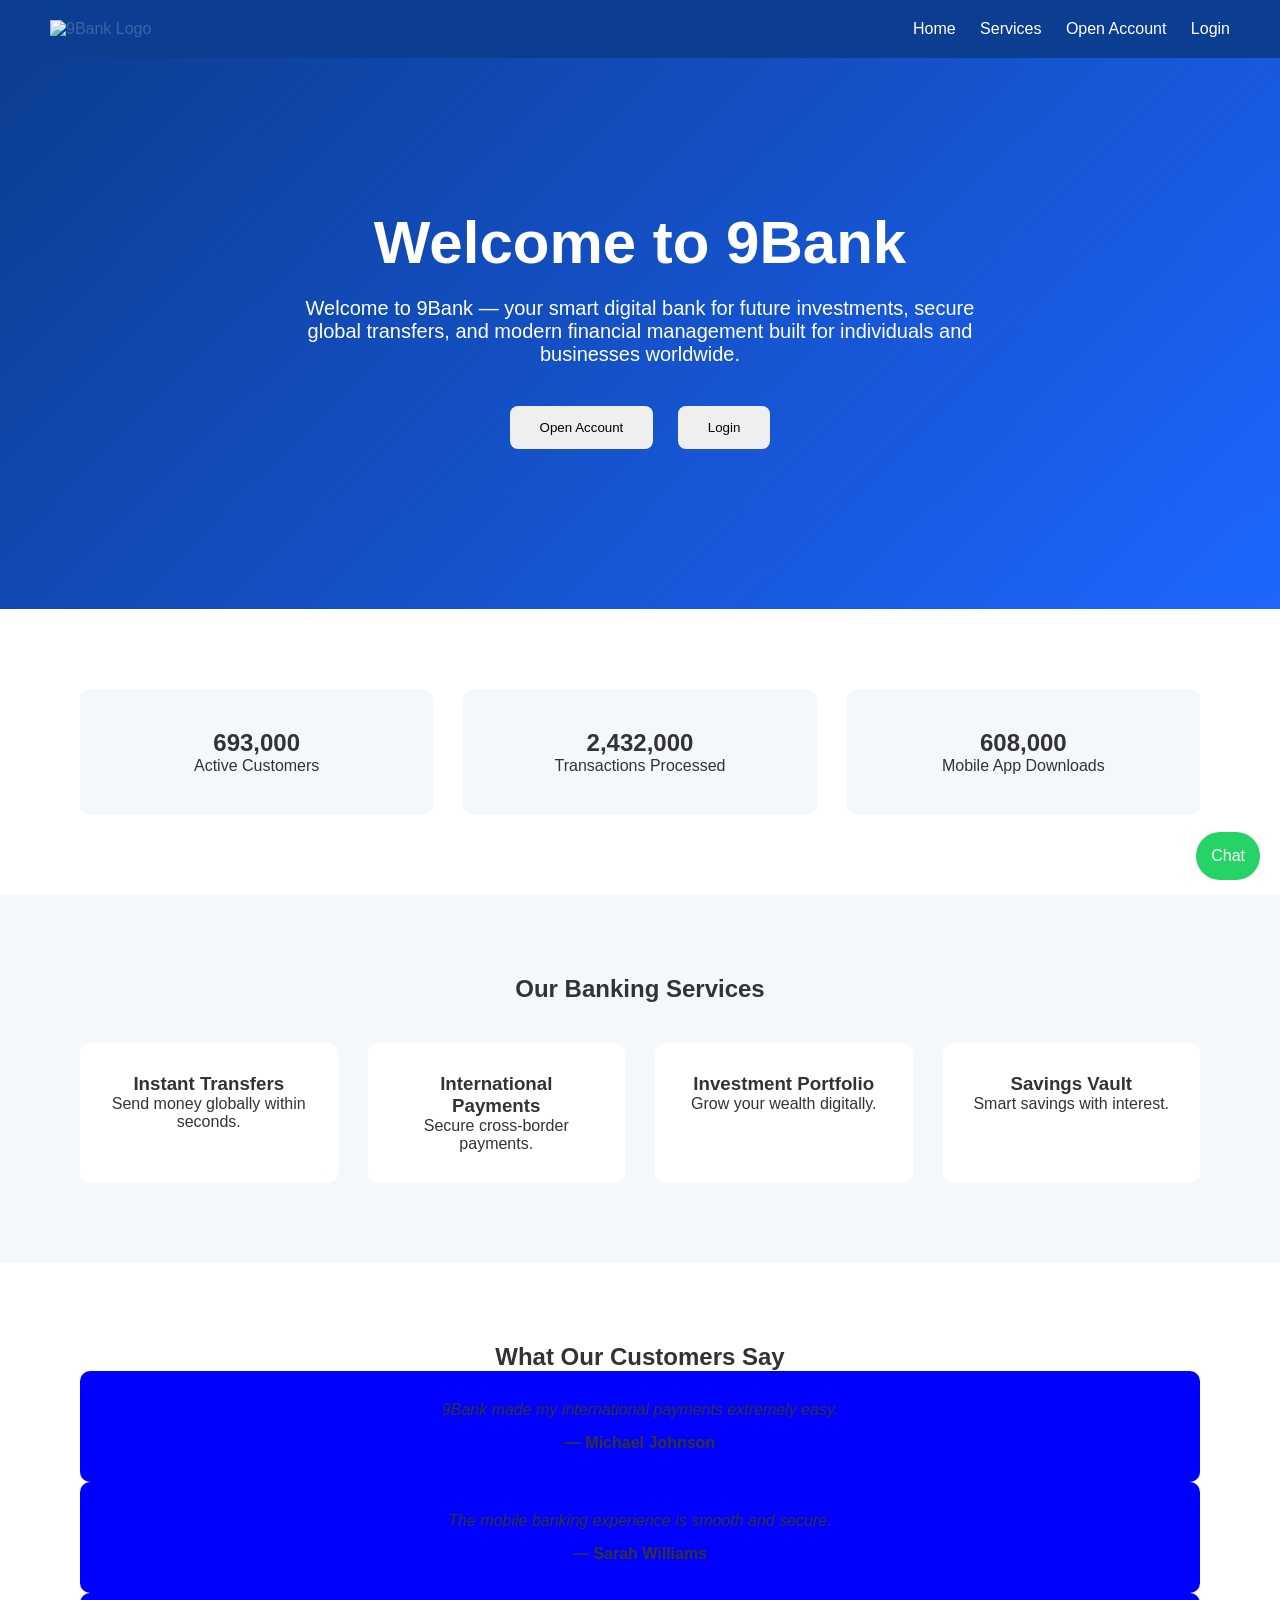
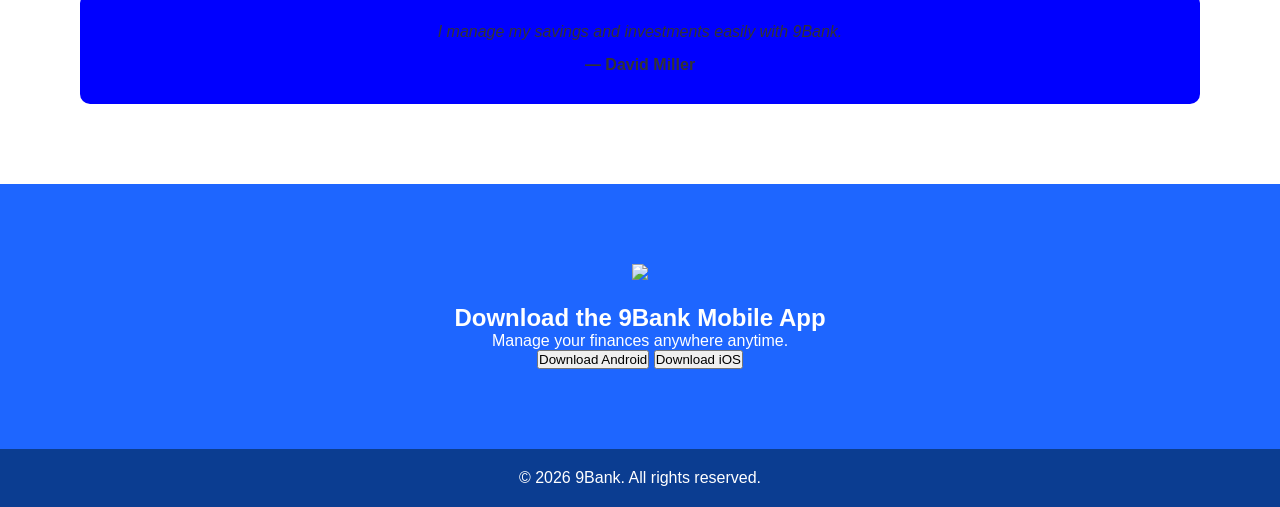
==== index.html @ e0cb20c5 "Add files via upload" ====
<!DOCTYPE html>
<html>
<head>
<title>9Bank - Smart Digital Banking</title>
<link rel="stylesheet" href="style.css">
<script defer src="script.js"></script>
</head>

<body>

<header class="navbar">

<div class="logo">
<img src="/9BANK/images/logo.png" alt="9Bank Logo">
</div>

<nav>
<a href="index.html">Home</a>
<a href="services.html">Services</a>
<a href="open-account.html">Open Account</a>
<a href="login.html">Login</a>
</nav>

</header>

<section class="hero">

<h1>Welcome to 9Bank</h1>

<p>
Welcome to 9Bank — your smart digital bank for future investments,
secure global transfers, and modern financial management built
for individuals and businesses worldwide.
</p>

<div class="hero-buttons">
<button onclick="location.href='open-account.html'">Open Account</button>
<button onclick="location.href='login.html'">Login</button>
</div>

</section>


<section class="stats">

<div class="stat-card">
<h2 id="users">0</h2>
<p>Active Customers</p>
</div>

<div class="stat-card">
<h2 id="transactions">0</h2>
<p>Transactions Processed</p>
</div>

<div class="stat-card">
<h2 id="downloads">0</h2>
<p>Mobile App Downloads</p>
</div>

</section>


<section class="services">

<h2>Our Banking Services</h2>

<div class="services-grid">

<div class="service-card">
<h3>Instant Transfers</h3>
<p>Send money globally within seconds.</p>
</div>

<div class="service-card">
<h3>International Payments</h3>
<p>Secure cross-border payments.</p>
</div>

<div class="service-card">
<h3>Investment Portfolio</h3>
<p>Grow your wealth digitally.</p>
</div>

<div class="service-card">
<h3>Savings Vault</h3>
<p>Smart savings with interest.</p>
</div>

</div>

</section>
<section class="testimonials">

<h2>What Our Customers Say</h2>

<div class="testimonial-slider">

<div class="testimonial active">
<p>9Bank made my international payments extremely easy.</p>
<h4>— Michael Johnson</h4>
</div>

<div class="testimonial">
<p>The mobile banking experience is smooth and secure.</p>
<h4>— Sarah Williams</h4>
</div>

<div class="testimonial">
<p>I manage my savings and investments easily with 9Bank.</p>
<h4>— David Miller</h4>
</div>

</div>

</section>

</div>

</section>

<section class="app-download">

<img src="images/logo.png">

<h2>Download the 9Bank Mobile App</h2>

<p>Manage your finances anywhere anytime.</p>

<button>Download Android</button>
<button>Download iOS</button>

</section>


<a class="whatsapp-button" href="https://wa.me/2348103658301">Chat</a>

<footer>
<p>© 2026 9Bank. All rights reserved.</p>
</footer>

</body>
</html>
---- style.css ----
*{
margin:0;
padding:0;
box-sizing:border-box;
font-family:Arial;
}

body{
background:#0b3d91;
color:#333;
position:relative;
min-height:100vh;
}

body{
background:#0b3d91;
color:#333;
min-height:100vh;
position:relative;
}

body::before{
content:"";
position:fixed;
top:50%;
left:50%;
transform:translate(-50%,-50%);

width:900px;
height:900px;

background-image:url("/9BANK/images/logo.png");
background-repeat:no-repeat;
background-position:center;
background-size:contain;

opacity:0.05;

pointer-events:none;
z-index:-1;
}

.navbar{
display:flex;
justify-content:space-between;
align-items:center;
padding:20px 50px;
background:#0b3d91;
}

.logo img{
height:60px;
mix-blend-mode:screen;
}

.navbar a{
color:white;
text-decoration:none;
margin-left:20px;
}

.hero{
padding:150px 20px;
text-align:center;
color:white;
background:linear-gradient(135deg,#0b3d91,#1e66ff);
}

.hero h1{
font-size:60px;
margin-bottom:20px;
}

.hero p{
max-width:700px;
margin:auto;
font-size:20px;
}

.hero-buttons{
margin-top:30px;
}

.hero-buttons button{
padding:14px 30px;
border:none;
border-radius:8px;
margin:10px;
cursor:pointer;
}

.stats{
background:white;
display:grid;
grid-template-columns:repeat(auto-fit,minmax(200px,1fr));
padding:80px;
text-align:center;
gap:30px;
}

.stat-card{
background:#f4f7fb;
padding:40px;
border-radius:10px;
}

.services{
padding:80px;
background:#f4f7fb;
text-align:center;
}

.services-grid{
display:grid;
grid-template-columns:repeat(auto-fit,minmax(250px,1fr));
gap:30px;
margin-top:40px;
}

.service-card{
background:white;
padding:30px;
border-radius:10px;
}

.form-container{
max-width:420px;
margin:80px auto;
display:flex;
flex-direction:column;
gap:15px;
background:white;
padding:30px;
border-radius:10px;
}

.form-container input{
padding:12px;
border:1px solid #ccc;
border-radius:6px;
}

.form-container button{
padding:12px;
background:#0b3d91;
color:white;
border:none;
border-radius:6px;
}

.dashboard{
padding:80px;
background:#f4f7fb;
}

.balance-card{
background:#0b3d91;
color:white;
padding:40px;
border-radius:12px;
margin-bottom:40px;
}

.dashboard-grid{
display:grid;
grid-template-columns:repeat(auto-fit,minmax(250px,1fr));
gap:30px;
}

.box{
background:white;
padding:30px;
border-radius:10px;
}

.app-download{
padding:80px;
background:#1e66ff;
color:white;
text-align:center;
}

.app-download img{
width:80px;
margin-bottom:20px;
}

footer{
text-align:center;
padding:20px;
background:#0b3d91;
color:white;
}

.whatsapp-button{
position:fixed;
bottom:20px;
right:20px;
background:#25D366;
color:white;
padding:15px;
border-radius:50px;
text-decoration:none;
}
.testimonials{
padding:80px;
background:white;
text-align:center;
}

.testimonial-container{
display:grid;
grid-template-columns:repeat(auto-fit,minmax(250px,1fr));
gap:30px;
margin-top:40px;
}

.testimonial{
background:blue;
padding:30px;
border-radius:10px;
font-style:italic;
}

.testimonial h4{
margin-top:15px;
font-style:normal;
}
.dashboard{
padding:80px;
background:#f4f7fb;
}

.balance-card{
background:#0b3d91;
color:white;
padding:40px;
border-radius:12px;
margin-bottom:40px;
text-align:center;
}

.balance-card h1{
font-size:40px;
margin:10px 0;
}

.dashboard-grid{
display:grid;
grid-template-columns:repeat(auto-fit,minmax(250px,1fr));
gap:30px;
margin-bottom:40px;
}

.box{
background:white;
padding:30px;
border-radius:10px;
box-shadow:0 5px 15px rgba(0,0,0,0.1);
display:flex;
flex-direction:column;
gap:10px;
}

.box input{
padding:10px;
border:1px solid #ccc;
border-radius:6px;
}

.box button{
padding:10px;
background:#0b3d91;
color:white;
border:none;
border-radius:6px;
cursor:pointer;
}

.transactions{
background:white;
padding:30px;
border-radius:10px;
}

.transactions table{
width:100%;
border-collapse:collapse;
}

.transactions th,
.transactions td{
padding:12px;
border-bottom:1px solid #ddd;
text-align:left;
}
.bank-card{

width:350px;
height:200px;

background:linear-gradient(135deg,#0b3d91,#1e66ff);

border-radius:16px;

color:white;

padding:20px;

margin-bottom:40px;

box-shadow:0 10px 25px rgba(0,0,0,0.3);

}

.card-logo img{

width:60px;
opacity:0.8;

}

.card-number{

font-size:22px;

letter-spacing:3px;

margin:30px 0;

}

.card-holder span,
.card-exp span{

font-size:12px;
opacity:0.7;

}

.card-holder p,
.card-exp p{

font-size:14px;

}

.card-exp{

float:right;

margin-top:-35px;

}
.chart-box{

background:white;

padding:30px;

border-radius:12px;

margin-bottom:40px;

box-shadow:0 10px 20px rgba(0,0,0,0.1);

}
.dashboard{
padding:80px;
}

.dashboard-cards{
display:grid;
grid-template-columns:repeat(auto-fit,minmax(220px,1fr));
gap:25px;
margin-bottom:40px;
}

.card{
background:white;
padding:30px;
border-radius:10px;
box-shadow:0 8px 20px rgba(0,0,0,0.1);
}

.bank-card{
width:350px;
height:200px;

background:linear-gradient(135deg,#0b3d91,#1e66ff);

color:white;

border-radius:16px;

padding:20px;

margin:40px 0;
}

.card-number{
font-size:22px;
letter-spacing:3px;
margin:30px 0;
}

.transfer-box{
background:white;
padding:30px;
border-radius:10px;
width:300px;
box-shadow:0 8px 20px rgba(0,0,0,0.1);
}

.transfer-box input{
display:block;
width:100%;
margin:10px 0;
padding:10px;
}

.transfer-box button{
background:#0b3d91;
color:white;
padding:10px;
border:none;
width:100%;
}
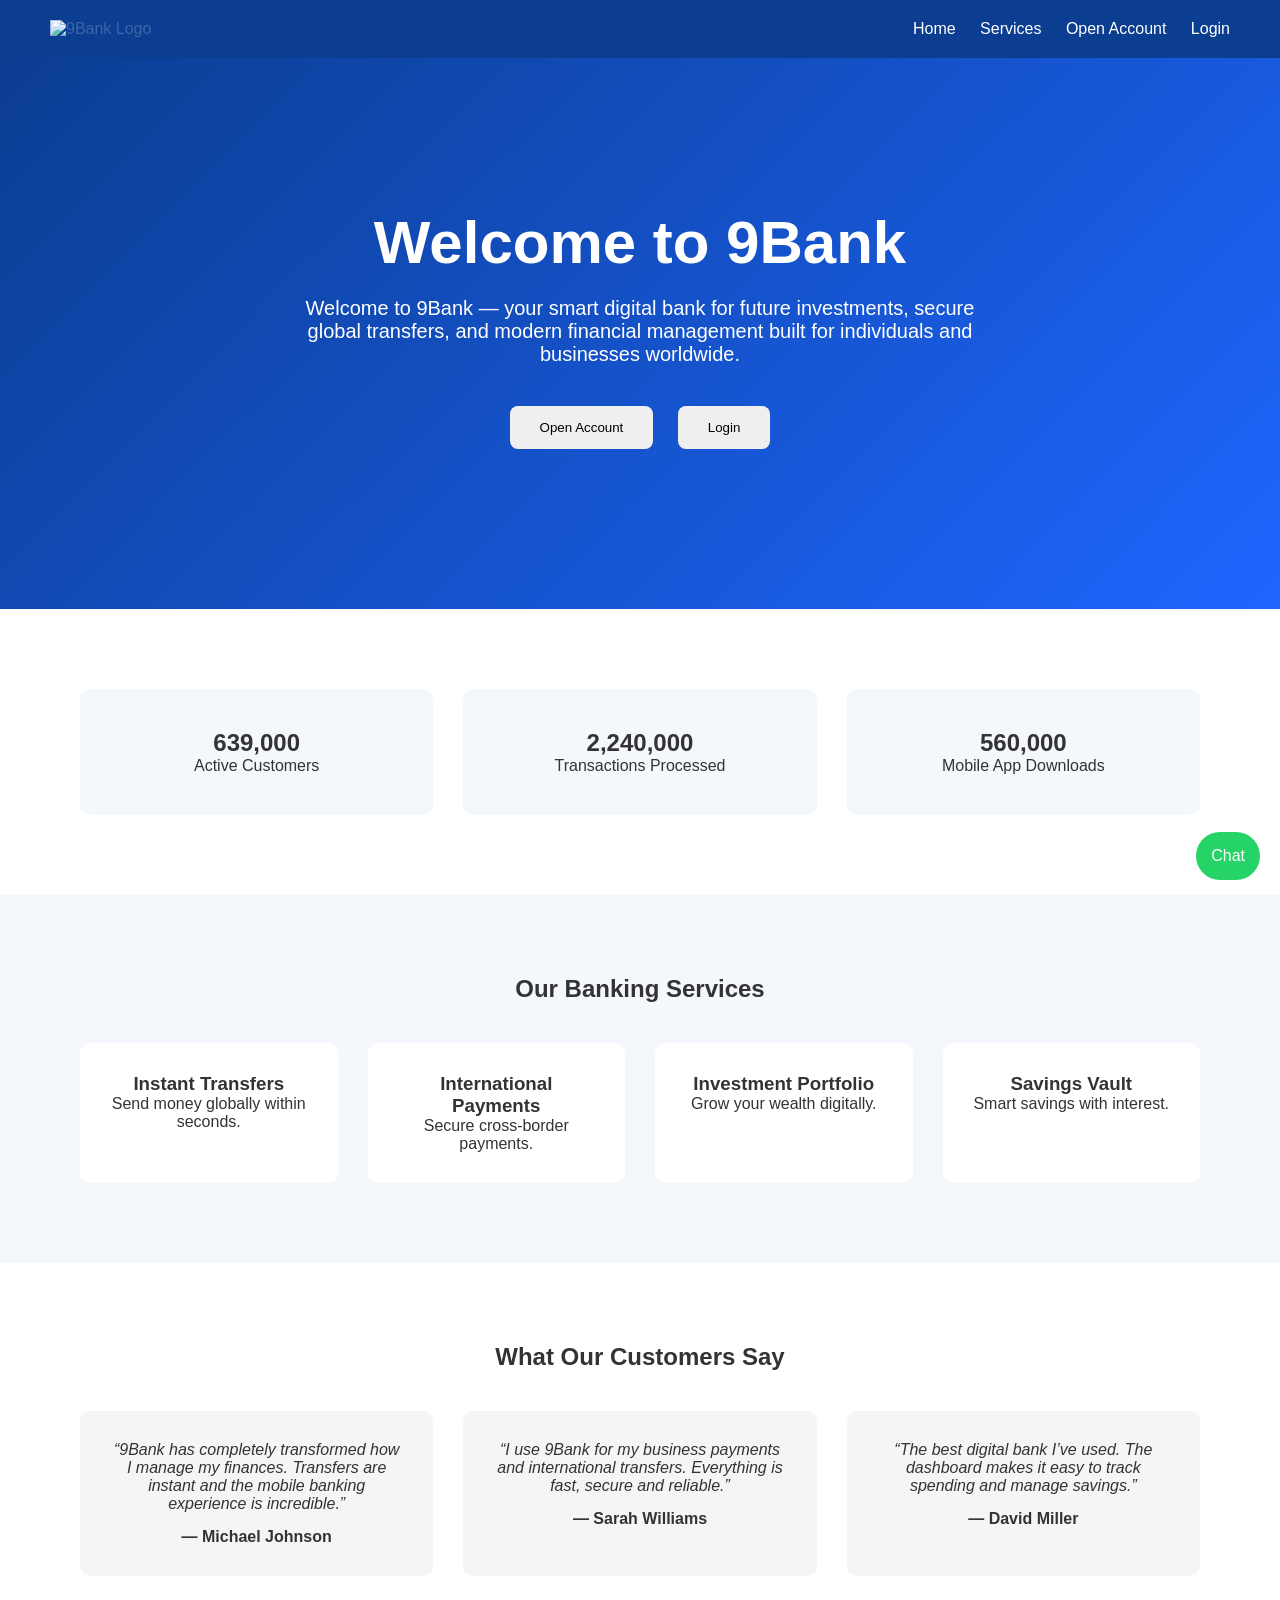
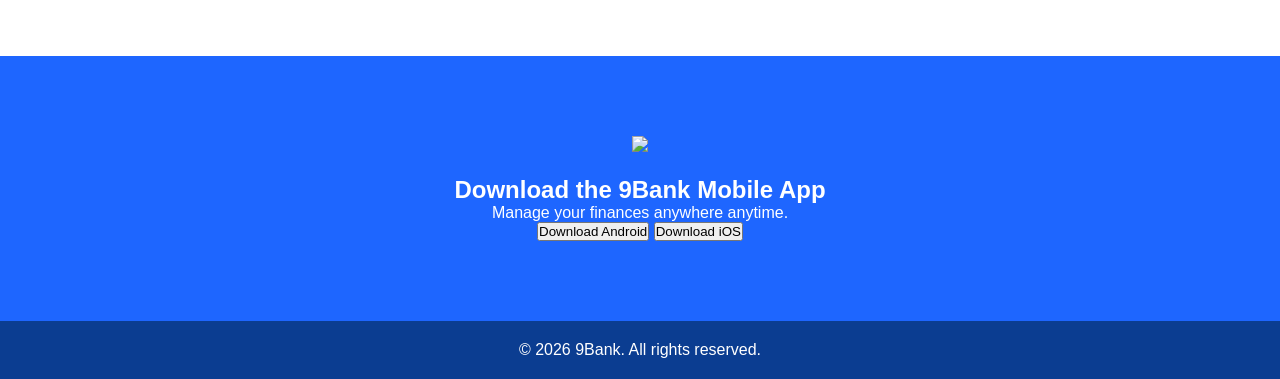
==== commit cbce6a77: "Add files via upload" ====
--- a/index.html
+++ b/index.html
@@ -11,7 +11,7 @@
 <header class="navbar">
 
 <div class="logo">
-<img src="/9BANK/images/logo.png" alt="9Bank Logo">
+<img src="./images/logo.png" alt="9Bank Logo">
 </div>
 
 <nav>
@@ -94,20 +94,29 @@
 
 <h2>What Our Customers Say</h2>
 
-<div class="testimonial-slider">
+<div class="testimonial-container">
 
-<div class="testimonial active">
-<p>9Bank made my international payments extremely easy.</p>
+<div class="testimonial">
+<p>
+“9Bank has completely transformed how I manage my finances.
+Transfers are instant and the mobile banking experience is incredible.”
+</p>
 <h4>— Michael Johnson</h4>
 </div>
 
 <div class="testimonial">
-<p>The mobile banking experience is smooth and secure.</p>
+<p>
+“I use 9Bank for my business payments and international transfers.
+Everything is fast, secure and reliable.”
+</p>
 <h4>— Sarah Williams</h4>
 </div>
 
 <div class="testimonial">
-<p>I manage my savings and investments easily with 9Bank.</p>
+<p>
+“The best digital bank I’ve used. The dashboard makes it easy
+to track spending and manage savings.”
+</p>
 <h4>— David Miller</h4>
 </div>
 
--- a/style.css
+++ b/style.css
@@ -216,7 +216,7 @@
 }
 
 .testimonial{
-background:blue;
+background:whitesmoke;
 padding:30px;
 border-radius:10px;
 font-style:italic;
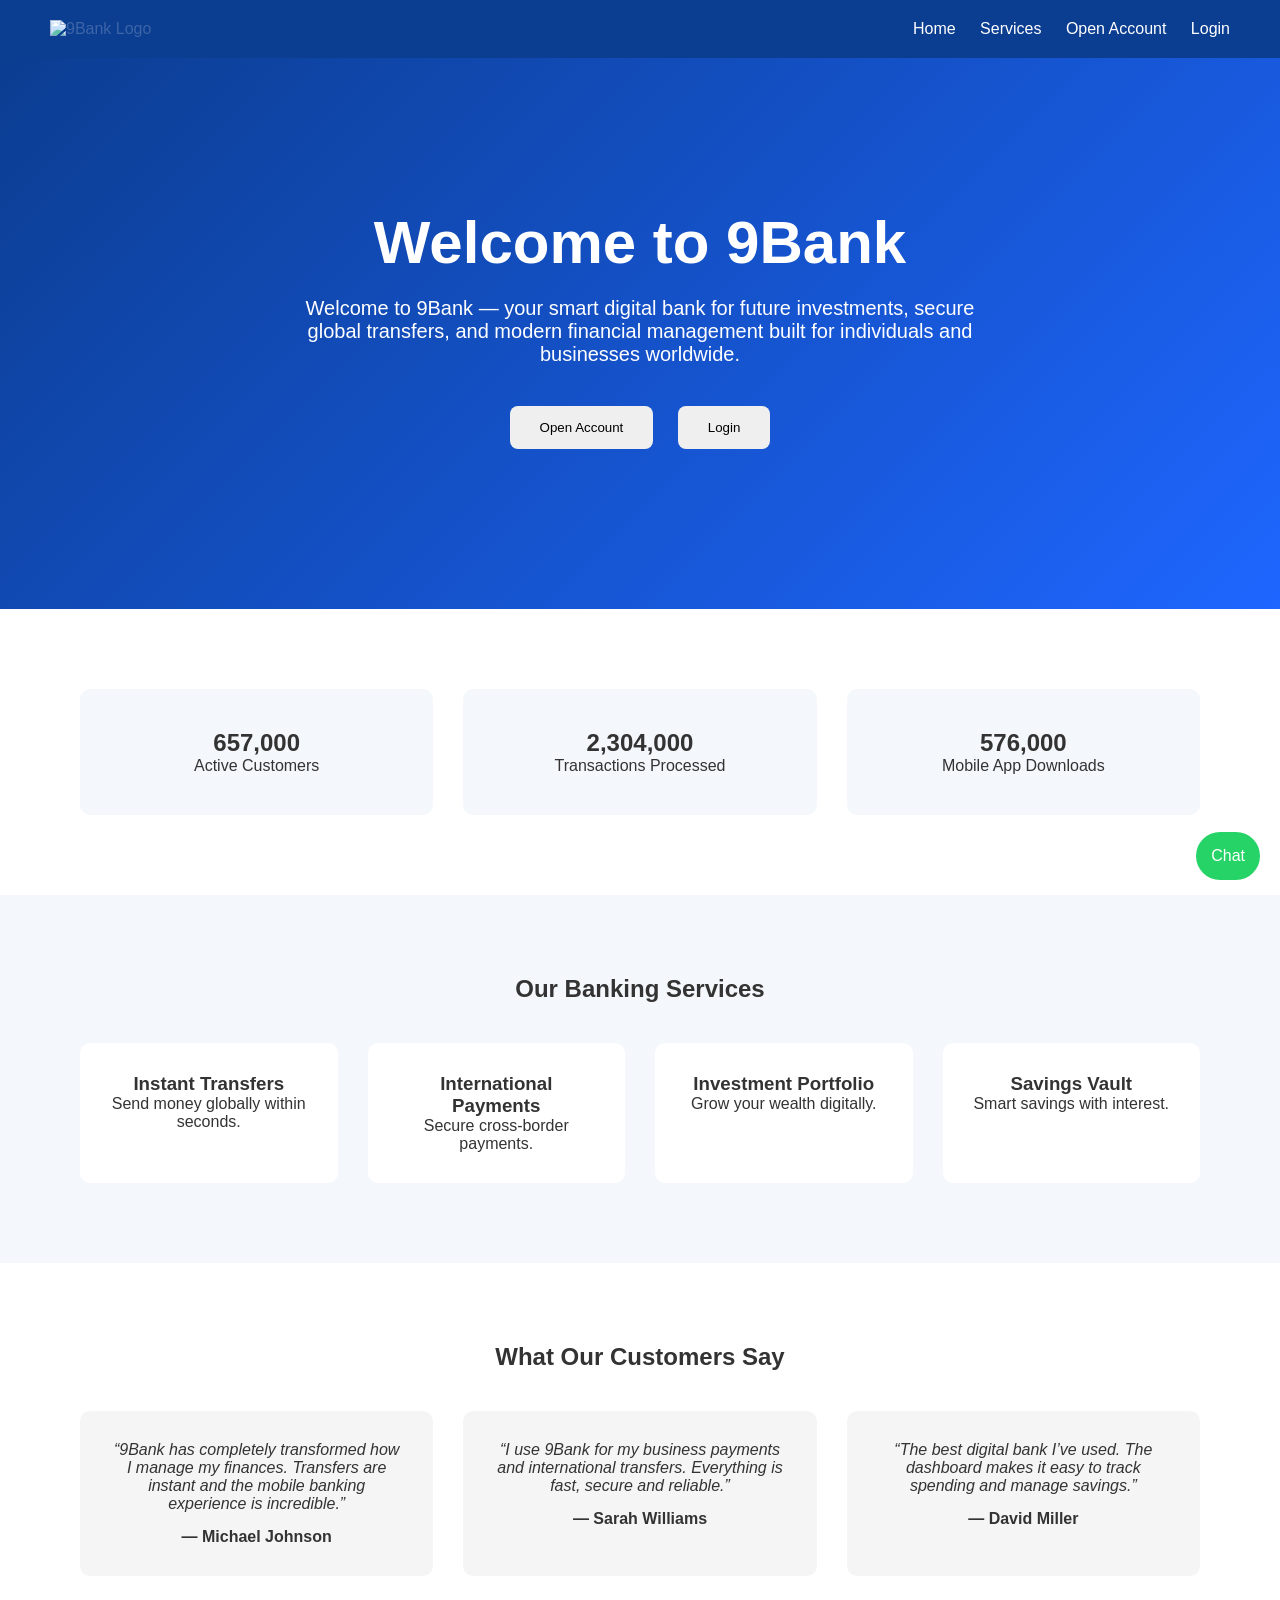
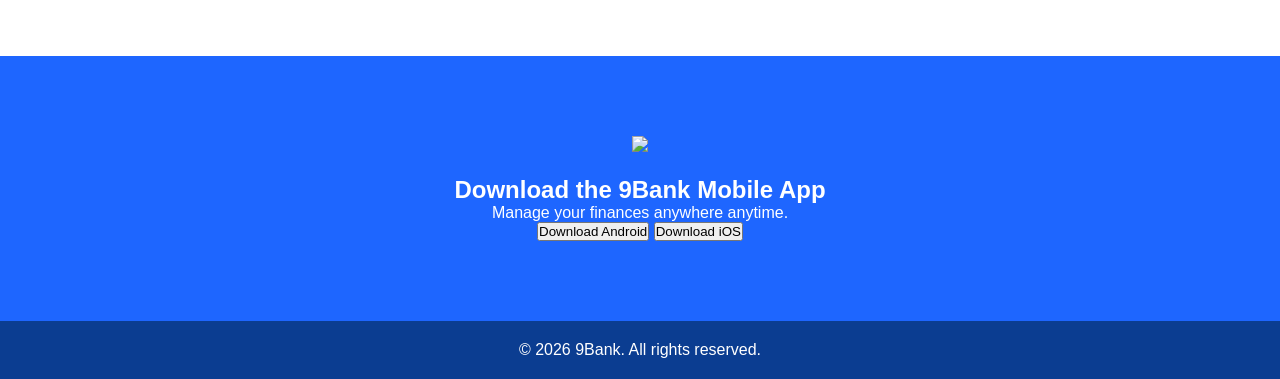
==== commit a80eb32d: "Add files via upload" ====
--- a/index.html
+++ b/index.html
@@ -11,7 +11,7 @@
 <header class="navbar">
 
 <div class="logo">
-<img src="./images/logo.png" alt="9Bank Logo">
+<img src="./images/logo.png.png" alt="9Bank Logo">
 </div>
 
 <nav>
--- a/style.css
+++ b/style.css
@@ -29,7 +29,7 @@
 width:900px;
 height:900px;
 
-background-image:url("/9BANK/images/logo.png");
+background-image:url("/images/logo.png.png");
 background-repeat:no-repeat;
 background-position:center;
 background-size:contain;
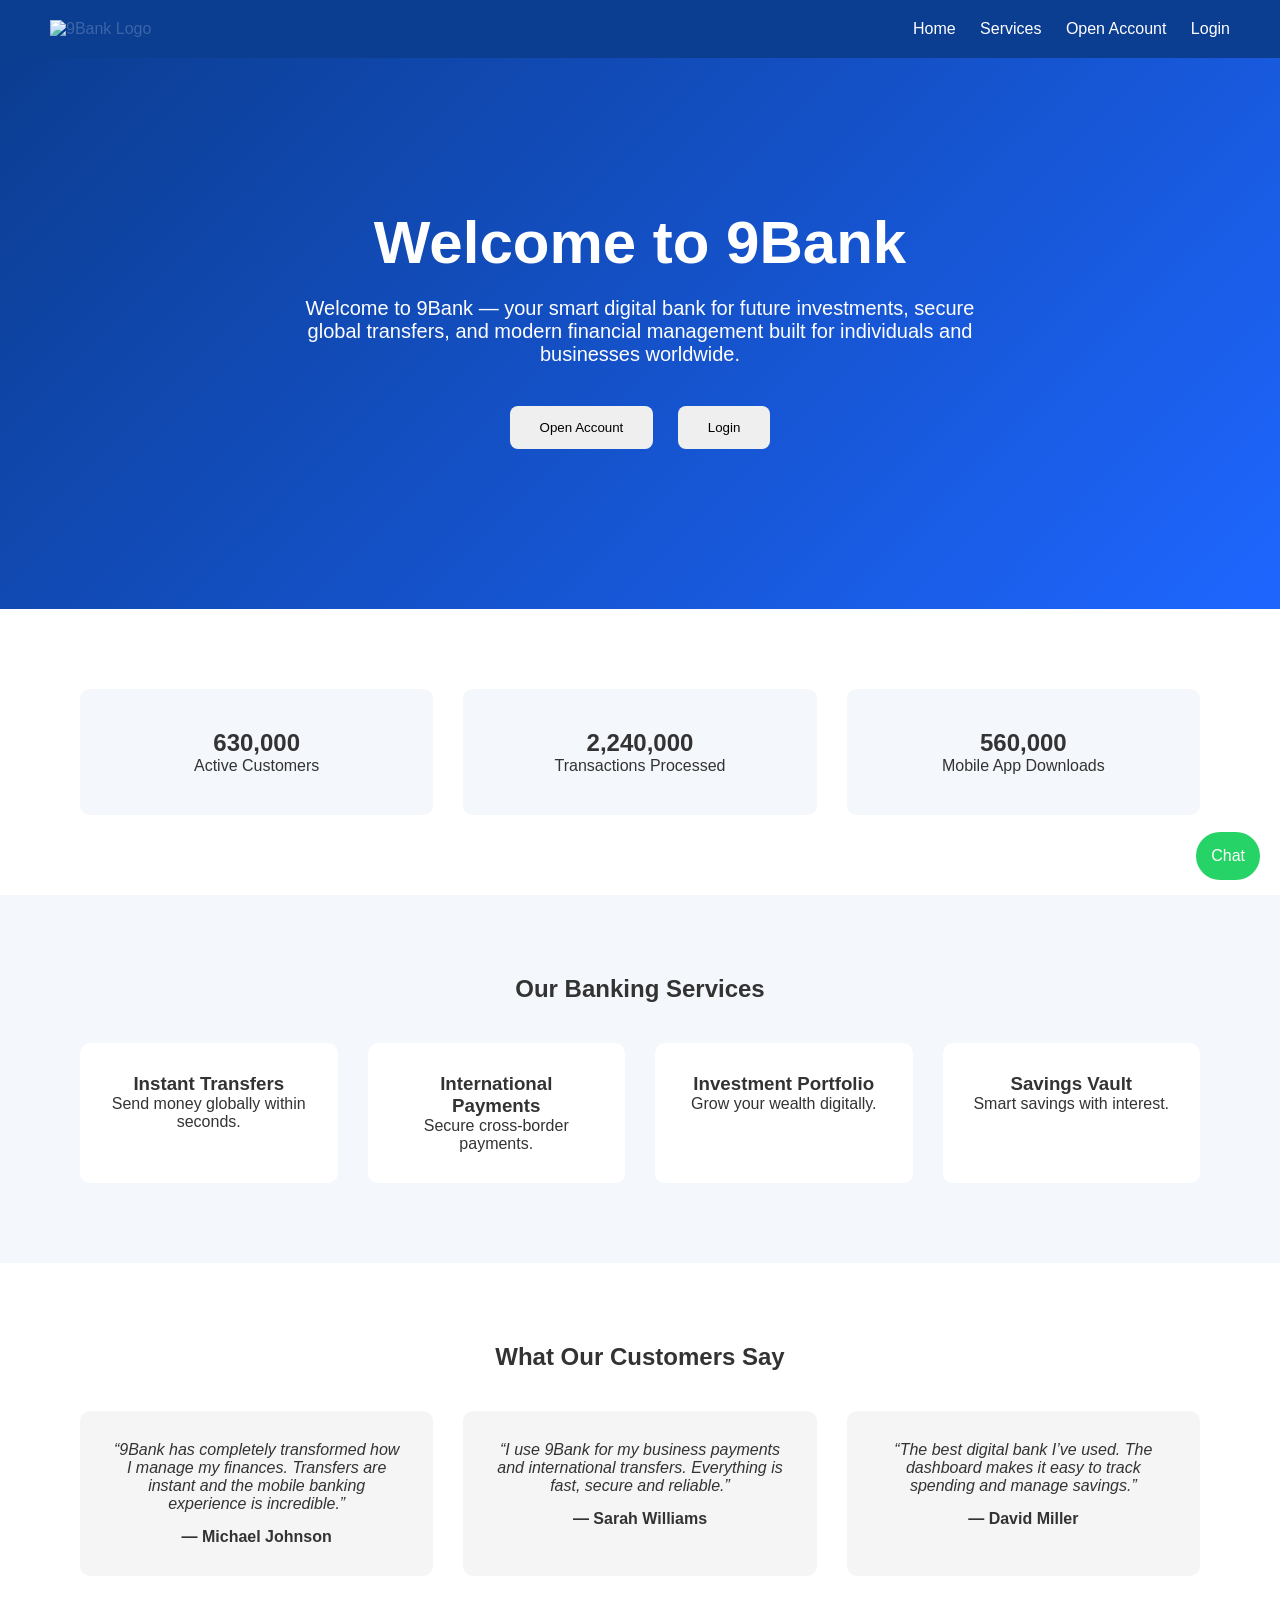
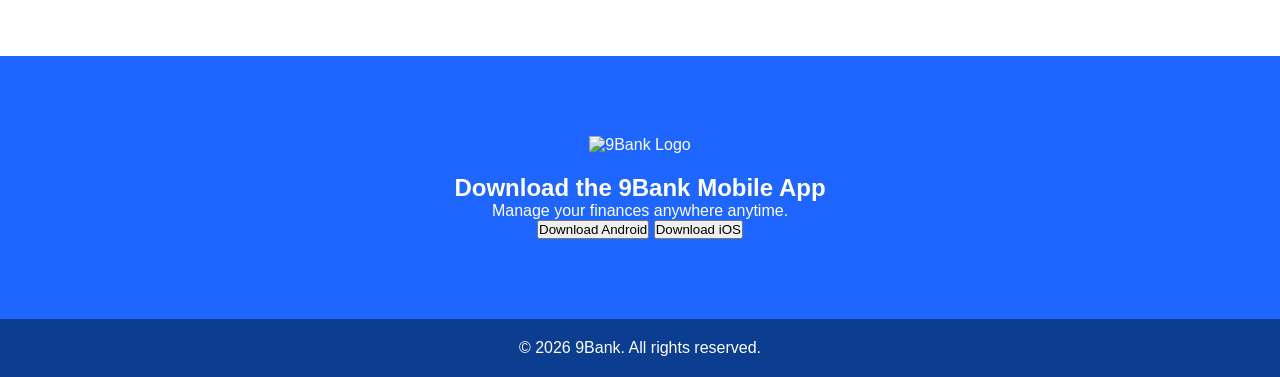
==== commit a1c900a1: "Add files via upload" ====
--- a/index.html
+++ b/index.html
@@ -11,7 +11,7 @@
 <header class="navbar">
 
 <div class="logo">
-<img src="./images/logo.png.png" alt="9Bank Logo">
+<img src="images/logo.png" alt="9Bank Logo">
 </div>
 
 <nav>
@@ -130,7 +130,7 @@
 
 <section class="app-download">
 
-<img src="images/logo.png">
+<img src="images/logo.png" alt="9Bank Logo">
 
 <h2>Download the 9Bank Mobile App</h2>
 
--- a/style.css
+++ b/style.css
@@ -29,7 +29,7 @@
 width:900px;
 height:900px;
 
-background-image:url("/images/logo.png.png");
+background-image:url("images/logo.png");
 background-repeat:no-repeat;
 background-position:center;
 background-size:contain;
@@ -153,12 +153,47 @@
 background:#f4f7fb;
 }
 
-.balance-card{
-background:#0b3d91;
-color:white;
-padding:40px;
-border-radius:12px;
-margin-bottom:40px;
+.bank-card{
+
+width:360px;
+height:210px;
+
+background:linear-gradient(135deg,#c4002f,#ff2d55);
+
+border-radius:16px;
+
+padding:25px;
+
+color:white;
+
+box-shadow:0 15px 30px rgba(0,0,0,0.25);
+
+position:relative;
+
+margin:40px 0;
+
+}
+
+.card-logo img{
+width:60px;
+opacity:0.8;
+}
+
+.card-number{
+font-size:22px;
+letter-spacing:4px;
+margin:35px 0;
+}
+
+.card-holder{
+font-size:14px;
+}
+
+.card-exp{
+position:absolute;
+bottom:20px;
+right:25px;
+font-size:14px;
 }
 
 .dashboard-grid{
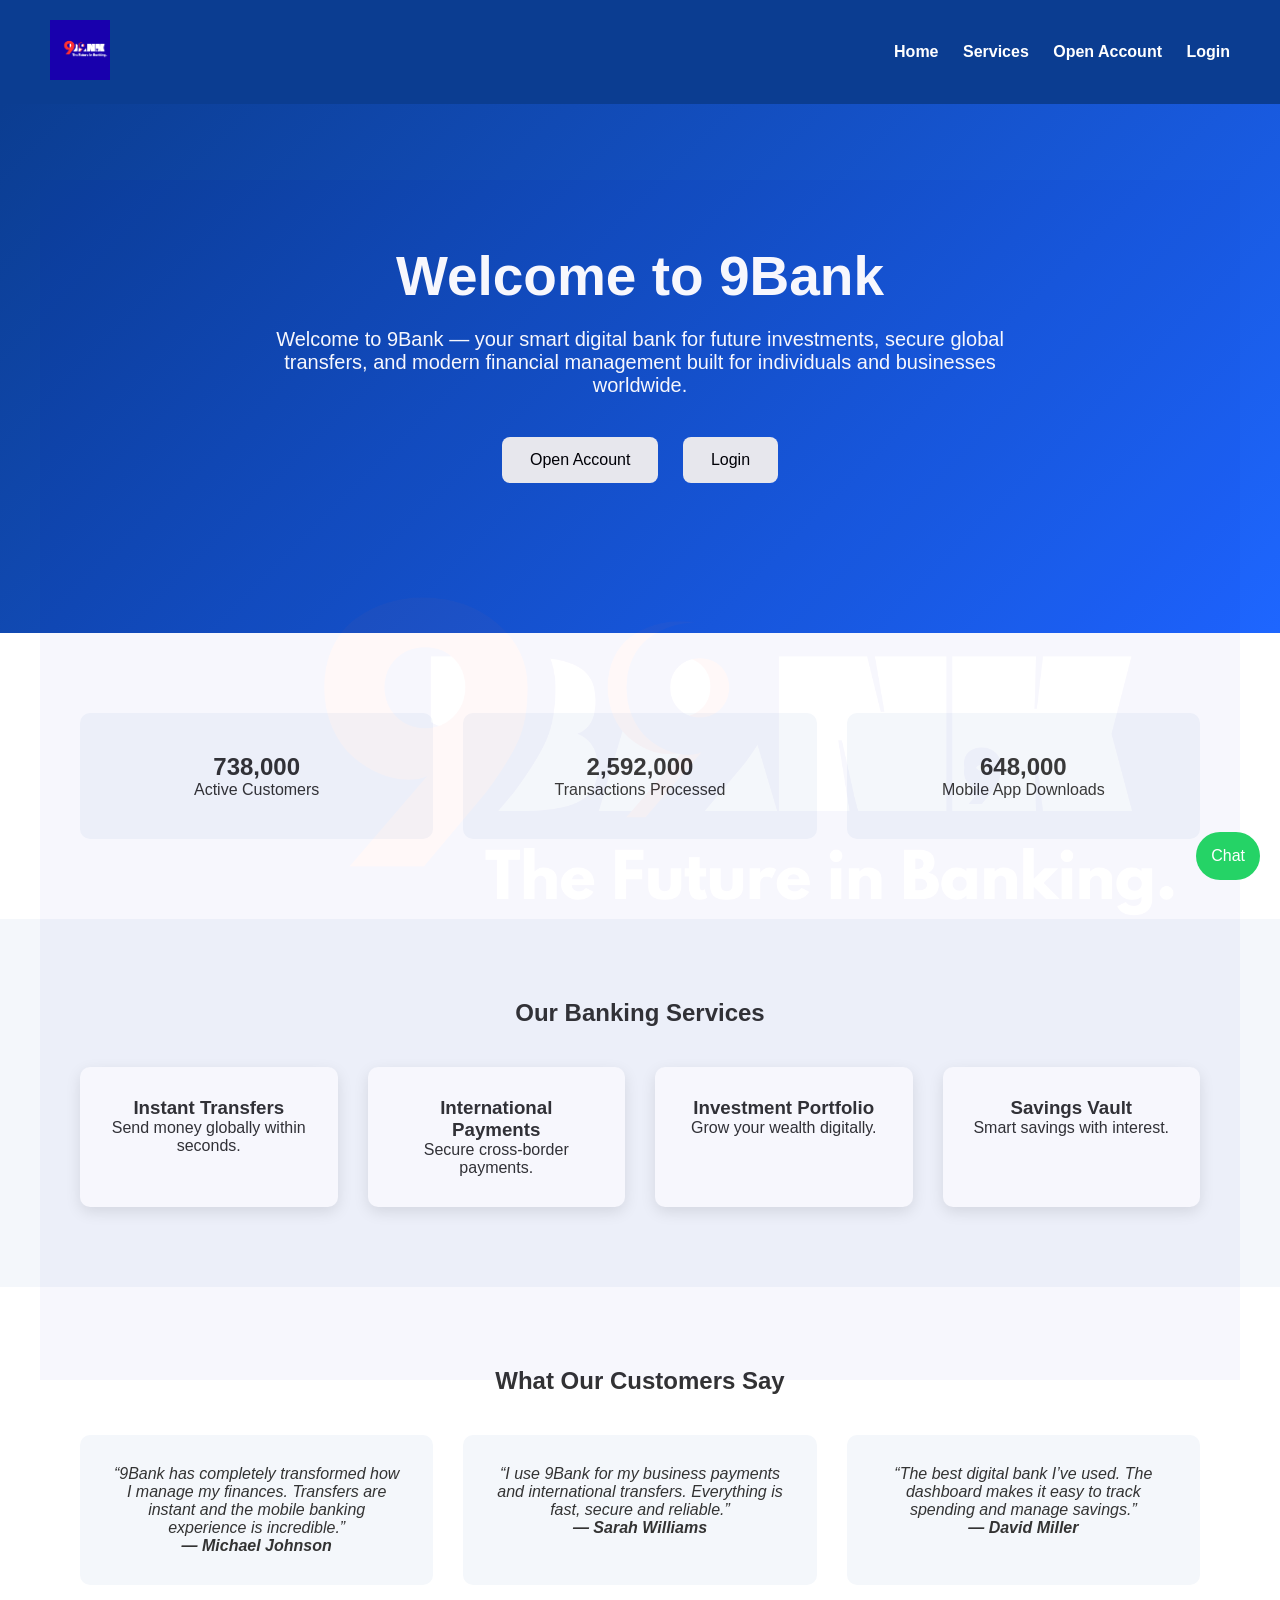
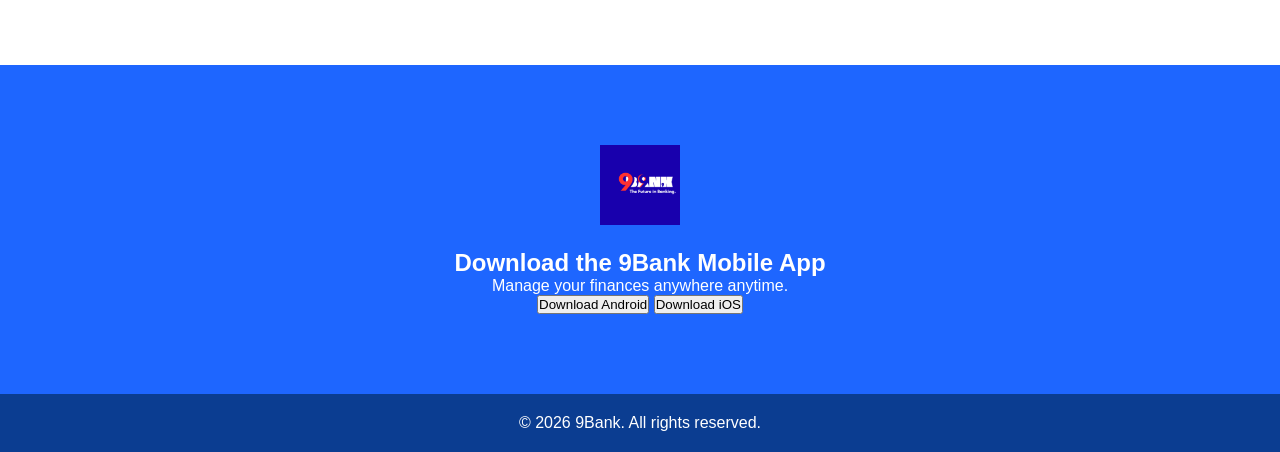
==== commit ca676f00: "Add files via upload" ====
--- a/index.html
+++ b/index.html
@@ -11,7 +11,7 @@
 <header class="navbar">
 
 <div class="logo">
-<img src="images/logo.png" alt="9Bank Logo">
+<img src="logo.png" alt="9Bank Logo">
 </div>
 
 <nav>
@@ -130,7 +130,7 @@
 
 <section class="app-download">
 
-<img src="images/logo.png" alt="9Bank Logo">
+<img src="logo.png" alt="9Bank Logo">
 
 <h2>Download the 9Bank Mobile App</h2>
 
--- a/style.css
+++ b/style.css
@@ -2,43 +2,36 @@
 margin:0;
 padding:0;
 box-sizing:border-box;
-font-family:Arial;
-}
+font-family:Arial, Helvetica, sans-serif;
+}
+
+/* MAIN BODY */
 
 body{
 background:#0b3d91;
+min-height:100vh;
 color:#333;
 position:relative;
-min-height:100vh;
-}
-
-body{
-background:#0b3d91;
-color:#333;
-min-height:100vh;
-position:relative;
-}
+}
+
+/* LOGO WATERMARK */
 
 body::before{
 content:"";
 position:fixed;
-top:50%;
+top:20%;
 left:50%;
-transform:translate(-50%,-50%);
-
-width:900px;
-height:900px;
-
-background-image:url("images/logo.png");
-background-repeat:no-repeat;
-background-position:center;
+transform:translateX(-50%);
+width:1200px;
+height:1200px;
+background:url("logo.png") no-repeat center;
 background-size:contain;
-
-opacity:0.05;
-
+opacity:0.03;
+z-index:0;
 pointer-events:none;
-z-index:-1;
-}
+}
+
+/* NAVBAR */
 
 .navbar{
 display:flex;
@@ -46,33 +39,37 @@
 align-items:center;
 padding:20px 50px;
 background:#0b3d91;
+position:relative;
+z-index:2;
 }
 
 .logo img{
 height:60px;
-mix-blend-mode:screen;
 }
 
 .navbar a{
 color:white;
 text-decoration:none;
 margin-left:20px;
-}
+font-weight:bold;
+}
+
+/* HERO */
 
 .hero{
-padding:150px 20px;
+padding:140px 20px;
 text-align:center;
 color:white;
 background:linear-gradient(135deg,#0b3d91,#1e66ff);
 }
 
 .hero h1{
-font-size:60px;
+font-size:55px;
 margin-bottom:20px;
 }
 
 .hero p{
-max-width:700px;
+max-width:750px;
 margin:auto;
 font-size:20px;
 }
@@ -82,20 +79,23 @@
 }
 
 .hero-buttons button{
-padding:14px 30px;
+padding:14px 28px;
 border:none;
 border-radius:8px;
 margin:10px;
 cursor:pointer;
-}
+font-size:16px;
+}
+
+/* STATS */
 
 .stats{
 background:white;
 display:grid;
 grid-template-columns:repeat(auto-fit,minmax(200px,1fr));
+gap:30px;
 padding:80px;
 text-align:center;
-gap:30px;
 }
 
 .stat-card{
@@ -104,6 +104,8 @@
 border-radius:10px;
 }
 
+/* SERVICES */
+
 .services{
 padding:80px;
 background:#f4f7fb;
@@ -121,17 +123,42 @@
 background:white;
 padding:30px;
 border-radius:10px;
-}
+box-shadow:0 5px 15px rgba(0,0,0,0.1);
+}
+
+/* TESTIMONIALS */
+
+.testimonials{
+padding:80px;
+background:white;
+text-align:center;
+}
+
+.testimonial-container{
+display:grid;
+grid-template-columns:repeat(auto-fit,minmax(250px,1fr));
+gap:30px;
+margin-top:40px;
+}
+
+.testimonial{
+background:#f4f7fb;
+padding:30px;
+border-radius:10px;
+font-style:italic;
+}
+
+/* FORM */
 
 .form-container{
 max-width:420px;
 margin:80px auto;
+background:white;
+padding:30px;
+border-radius:10px;
 display:flex;
 flex-direction:column;
 gap:15px;
-background:white;
-padding:30px;
-border-radius:10px;
 }
 
 .form-container input{
@@ -146,46 +173,94 @@
 color:white;
 border:none;
 border-radius:6px;
-}
+cursor:pointer;
+}
+
+/* DASHBOARD */
 
 .dashboard{
 padding:80px;
 background:#f4f7fb;
 }
 
+/* BALANCE CARD */
+
+.balance-card{
+background:#0b3d91;
+color:white;
+padding:40px;
+border-radius:12px;
+text-align:center;
+margin-bottom:40px;
+}
+
+.balance-card h1{
+font-size:38px;
+margin:10px 0;
+}
+
+/* DASHBOARD GRID */
+
+.dashboard-grid{
+display:grid;
+grid-template-columns:repeat(auto-fit,minmax(250px,1fr));
+gap:30px;
+margin-bottom:40px;
+}
+
+.box{
+background:white;
+padding:30px;
+border-radius:10px;
+box-shadow:0 5px 15px rgba(0,0,0,0.1);
+display:flex;
+flex-direction:column;
+gap:10px;
+}
+
+.box input{
+padding:10px;
+border:1px solid #ccc;
+border-radius:6px;
+}
+
+.box button{
+padding:10px;
+background:#0b3d91;
+color:white;
+border:none;
+border-radius:6px;
+cursor:pointer;
+}
+
+/* RED FINTECH CARD */
+
 .bank-card{
-
 width:360px;
 height:210px;
-
 background:linear-gradient(135deg,#c4002f,#ff2d55);
-
 border-radius:16px;
-
 padding:25px;
-
-color:white;
-
-box-shadow:0 15px 30px rgba(0,0,0,0.25);
-
+color:white;
+box-shadow:0 20px 40px rgba(0,0,0,0.3);
 position:relative;
-
-margin:40px 0;
-
+margin:40px auto;
 }
 
 .card-logo img{
 width:60px;
-opacity:0.8;
 }
 
 .card-number{
 font-size:22px;
 letter-spacing:4px;
-margin:35px 0;
+margin-top:50px;
 }
 
 .card-holder{
+position:absolute;
+bottom:20px;
+left:25px;
 font-size:14px;
 }
 
@@ -196,17 +271,37 @@
 font-size:14px;
 }
 
-.dashboard-grid{
-display:grid;
-grid-template-columns:repeat(auto-fit,minmax(250px,1fr));
-gap:30px;
-}
-
-.box{
-background:white;
-padding:30px;
-border-radius:10px;
-}
+/* TRANSACTIONS */
+
+.transactions{
+background:white;
+padding:30px;
+border-radius:10px;
+}
+
+.transactions table{
+width:100%;
+border-collapse:collapse;
+}
+
+.transactions th,
+.transactions td{
+padding:12px;
+border-bottom:1px solid #ddd;
+text-align:left;
+}
+
+/* CHART */
+
+.chart-box{
+background:white;
+padding:30px;
+border-radius:12px;
+margin-bottom:40px;
+box-shadow:0 10px 20px rgba(0,0,0,0.1);
+}
+
+/* APP DOWNLOAD */
 
 .app-download{
 padding:80px;
@@ -220,12 +315,7 @@
 margin-bottom:20px;
 }
 
-footer{
-text-align:center;
-padding:20px;
-background:#0b3d91;
-color:white;
-}
+/* WHATSAPP BUTTON */
 
 .whatsapp-button{
 position:fixed;
@@ -237,177 +327,36 @@
 border-radius:50px;
 text-decoration:none;
 }
-.testimonials{
-padding:80px;
-background:white;
-text-align:center;
-}
-
-.testimonial-container{
-display:grid;
-grid-template-columns:repeat(auto-fit,minmax(250px,1fr));
-gap:30px;
-margin-top:40px;
-}
-
-.testimonial{
-background:whitesmoke;
-padding:30px;
-border-radius:10px;
-font-style:italic;
-}
-
-.testimonial h4{
-margin-top:15px;
-font-style:normal;
+
+/* FOOTER */
+
+footer{
+text-align:center;
+padding:20px;
+background:#0b3d91;
+color:white;
 }
 .dashboard{
 padding:80px;
 background:#f4f7fb;
 }
 
+.dashboard h2{
+margin-bottom:30px;
+}
+
 .balance-card{
 background:#0b3d91;
 color:white;
 padding:40px;
 border-radius:12px;
 margin-bottom:40px;
-text-align:center;
-}
-
-.balance-card h1{
-font-size:40px;
-margin:10px 0;
-}
-
-.dashboard-grid{
-display:grid;
-grid-template-columns:repeat(auto-fit,minmax(250px,1fr));
-gap:30px;
-margin-bottom:40px;
-}
-
-.box{
-background:white;
-padding:30px;
-border-radius:10px;
-box-shadow:0 5px 15px rgba(0,0,0,0.1);
-display:flex;
-flex-direction:column;
-gap:10px;
-}
-
-.box input{
-padding:10px;
-border:1px solid #ccc;
-border-radius:6px;
-}
-
-.box button{
-padding:10px;
-background:#0b3d91;
-color:white;
-border:none;
-border-radius:6px;
-cursor:pointer;
-}
-
-.transactions{
-background:white;
-padding:30px;
-border-radius:10px;
-}
-
-.transactions table{
-width:100%;
-border-collapse:collapse;
-}
-
-.transactions th,
-.transactions td{
-padding:12px;
-border-bottom:1px solid #ddd;
-text-align:left;
-}
-.bank-card{
-
-width:350px;
-height:200px;
-
-background:linear-gradient(135deg,#0b3d91,#1e66ff);
-
-border-radius:16px;
-
-color:white;
-
-padding:20px;
-
-margin-bottom:40px;
-
-box-shadow:0 10px 25px rgba(0,0,0,0.3);
-
-}
-
-.card-logo img{
-
-width:60px;
-opacity:0.8;
-
-}
-
-.card-number{
-
-font-size:22px;
-
-letter-spacing:3px;
-
-margin:30px 0;
-
-}
-
-.card-holder span,
-.card-exp span{
-
-font-size:12px;
-opacity:0.7;
-
-}
-
-.card-holder p,
-.card-exp p{
-
-font-size:14px;
-
-}
-
-.card-exp{
-
-float:right;
-
-margin-top:-35px;
-
-}
-.chart-box{
-
-background:white;
-
-padding:30px;
-
-border-radius:12px;
-
-margin-bottom:40px;
-
-box-shadow:0 10px 20px rgba(0,0,0,0.1);
-
-}
-.dashboard{
-padding:80px;
 }
 
 .dashboard-cards{
 display:grid;
-grid-template-columns:repeat(auto-fit,minmax(220px,1fr));
-gap:25px;
+grid-template-columns:repeat(auto-fit,minmax(200px,1fr));
+gap:20px;
 margin-bottom:40px;
 }
 
@@ -418,33 +367,13 @@
 box-shadow:0 8px 20px rgba(0,0,0,0.1);
 }
 
-.bank-card{
-width:350px;
-height:200px;
-
-background:linear-gradient(135deg,#0b3d91,#1e66ff);
-
-color:white;
-
-border-radius:16px;
-
-padding:20px;
-
-margin:40px 0;
-}
-
-.card-number{
-font-size:22px;
-letter-spacing:3px;
-margin:30px 0;
-}
 
 .transfer-box{
 background:white;
 padding:30px;
 border-radius:10px;
-width:300px;
-box-shadow:0 8px 20px rgba(0,0,0,0.1);
+max-width:300px;
+margin-bottom:40px;
 }
 
 .transfer-box input{
@@ -460,4 +389,127 @@
 padding:10px;
 border:none;
 width:100%;
+}
+
+.transactions{
+background:white;
+padding:30px;
+border-radius:10px;
+}
+.dashboard{
+padding:60px;
+background:#f4f7fb;
+}
+
+.welcome{
+margin-bottom:30px;
+}
+
+.balance-card{
+background:#0b3d91;
+color:white;
+padding:40px;
+border-radius:12px;
+margin-bottom:40px;
+}
+
+.dashboard-grid{
+display:grid;
+grid-template-columns:2fr 1fr;
+gap:30px;
+margin-bottom:40px;
+}
+
+.bank-card{
+height:210px;
+background:linear-gradient(135deg,#ff2d55,#c4002f);
+border-radius:16px;
+padding:25px;
+color:white;
+position:relative;
+}
+
+.card-number{
+font-size:22px;
+letter-spacing:4px;
+margin-top:50px;
+}
+
+.card-holder{
+position:absolute;
+bottom:20px;
+left:25px;
+}
+
+.card-exp{
+position:absolute;
+bottom:20px;
+right:25px;
+}
+
+.transfer-box{
+background:white;
+padding:30px;
+border-radius:12px;
+box-shadow:0 10px 20px rgba(0,0,0,0.1);
+}
+
+.transfer-box input{
+width:100%;
+padding:10px;
+margin:10px 0;
+}
+
+.transfer-box button{
+background:#0b3d91;
+color:white;
+border:none;
+padding:12px;
+width:100%;
+}
+
+.dashboard-cards{
+display:grid;
+grid-template-columns:repeat(3,1fr);
+gap:25px;
+margin-bottom:40px;
+}
+
+.card{
+background:white;
+padding:25px;
+border-radius:12px;
+box-shadow:0 10px 20px rgba(0,0,0,0.1);
+}
+
+.activity-grid{
+display:grid;
+grid-template-columns:2fr 1fr;
+gap:30px;
+}
+
+.chart-box{
+background:white;
+padding:25px;
+border-radius:12px;
+box-shadow:0 10px 20px rgba(0,0,0,0.1);
+}
+
+.transactions{
+background:white;
+padding:25px;
+border-radius:12px;
+box-shadow:0 10px 20px rgba(0,0,0,0.1);
+}
+
+.transactions table{
+width:100%;
+border-collapse:collapse;
+}
+
+.transactions th,
+.transactions td{
+padding:12px;
+border-bottom:1px solid #eee;
+text-align:left;
 }
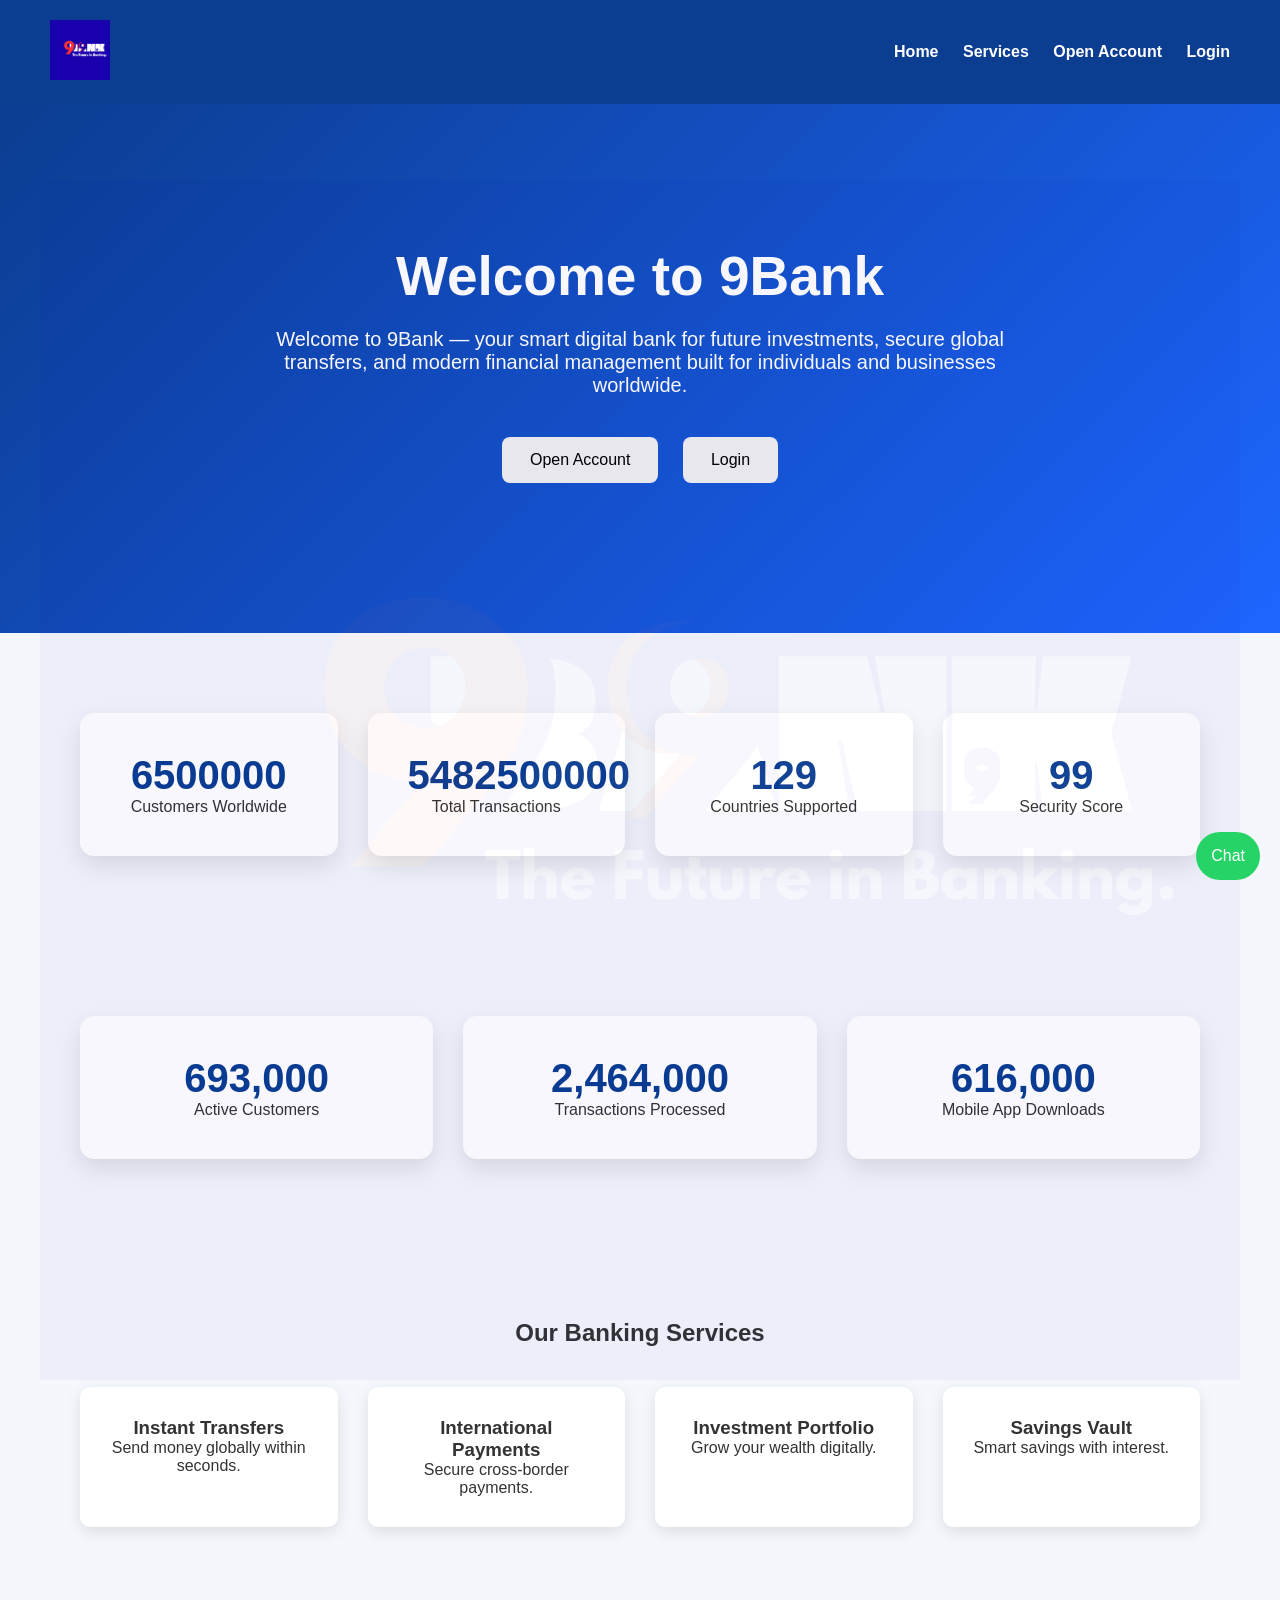
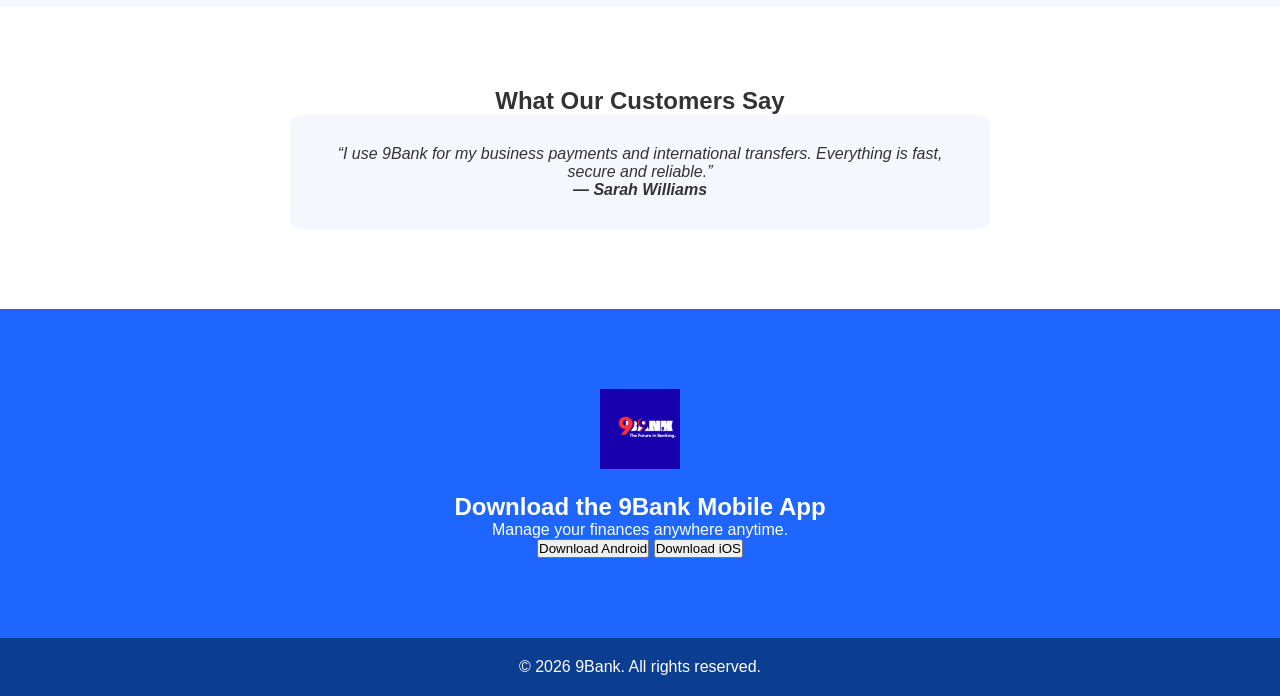
==== commit f345f6ae: "Add files via upload" ====
--- a/index.html
+++ b/index.html
@@ -40,6 +40,29 @@
 
 </section>
 
+<section class="stats">
+
+<div class="stat-card">
+<h2 class="counter" data-target="10000000">0</h2>
+<p>Customers Worldwide</p>
+</div>
+
+<div class="stat-card">
+<h2 class="counter" data-target="8500000000">0</h2>
+<p>Total Transactions</p>
+</div>
+
+<div class="stat-card">
+<h2 class="counter" data-target="150">0</h2>
+<p>Countries Supported</p>
+</div>
+
+<div class="stat-card">
+<h2 class="counter" data-target="99">0</h2>
+<p>Security Score</p>
+</div>
+
+</section>
 
 <section class="stats">
 
@@ -90,37 +113,34 @@
 </div>
 
 </section>
+
 <section class="testimonials">
 
 <h2>What Our Customers Say</h2>
 
 <div class="testimonial-container">
 
-<div class="testimonial">
-<p>
-“9Bank has completely transformed how I manage my finances.
-Transfers are instant and the mobile banking experience is incredible.”
-</p>
-<h4>— Michael Johnson</h4>
-</div>
-
-<div class="testimonial">
-<p>
-“I use 9Bank for my business payments and international transfers.
-Everything is fast, secure and reliable.”
-</p>
+<div class="testimonial active">
+<p>“I use 9Bank for my business payments and international transfers.
+Everything is fast, secure and reliable.”</p>
 <h4>— Sarah Williams</h4>
 </div>
 
 <div class="testimonial">
-<p>
-“The best digital bank I’ve used. The dashboard makes it easy
-to track spending and manage savings.”
-</p>
+<p>“The best digital bank I’ve used. The dashboard makes it easy
+to track spending and manage savings.”</p>
 <h4>— David Miller</h4>
 </div>
 
+<div class="testimonial">
+<p>“Secure transactions, fast transfers and a modern dashboard.
+9Bank is my favorite digital bank.”</p>
+<h4>— Michael Johnson</h4>
 </div>
+
+</div>
+
+</section>
 
 </section>
 
@@ -149,4 +169,4 @@
 </footer>
 
 </body>
-</html>+</html>
--- a/style.css
+++ b/style.css
@@ -90,18 +90,24 @@
 /* STATS */
 
 .stats{
-background:white;
 display:grid;
 grid-template-columns:repeat(auto-fit,minmax(200px,1fr));
 gap:30px;
 padding:80px;
+background:#f4f7fb;
 text-align:center;
 }
 
 .stat-card{
-background:#f4f7fb;
+background:white;
 padding:40px;
-border-radius:10px;
+border-radius:14px;
+box-shadow:0 10px 25px rgba(0,0,0,0.1);
+}
+
+.stat-card h2{
+font-size:40px;
+color:#0b3d91;
 }
 
 /* SERVICES */
@@ -135,19 +141,37 @@
 }
 
 .testimonial-container{
-display:grid;
-grid-template-columns:repeat(auto-fit,minmax(250px,1fr));
-gap:30px;
-margin-top:40px;
+max-width:700px;
+margin:auto;
+position:relative;
+overflow:hidden;
 }
 
 .testimonial{
+display:none;
 background:#f4f7fb;
 padding:30px;
 border-radius:10px;
 font-style:italic;
-}
-
+transition:0.5s;
+}
+
+.testimonial.active{
+display:block;
+animation:fadeSlide 0.8s;
+}
+
+@keyframes fadeSlide{
+from{
+opacity:0;
+transform:translateY(20px);
+}
+
+to{
+opacity:1;
+transform:translateY(0);
+}
+}
 /* FORM */
 
 .form-container{
@@ -236,15 +260,32 @@
 /* RED FINTECH CARD */
 
 .bank-card{
+
 width:360px;
 height:210px;
-background:linear-gradient(135deg,#c4002f,#ff2d55);
+
+background:linear-gradient(135deg,#ff2d55,#c4002f);
+
 border-radius:16px;
+
 padding:25px;
-color:white;
-box-shadow:0 20px 40px rgba(0,0,0,0.3);
-position:relative;
-margin:40px auto;
+
+color:white;
+
+margin-bottom:40px;
+
+box-shadow:0 25px 40px rgba(0,0,0,0.3);
+
+transition:transform 0.6s;
+
+transform-style:preserve-3d;
+
+}
+
+.bank-card:hover{
+
+transform:rotateY(15deg) rotateX(8deg);
+
 }
 
 .card-logo img{
@@ -361,12 +402,26 @@
 }
 
 .card{
-background:white;
-padding:30px;
-border-radius:10px;
-box-shadow:0 8px 20px rgba(0,0,0,0.1);
-}
-
+
+background:rgba(255,255,255,0.7);
+
+backdrop-filter:blur(10px);
+
+padding:30px;
+
+border-radius:12px;
+
+box-shadow:0 10px 30px rgba(0,0,0,0.15);
+
+transition:0.3s;
+
+}
+
+.card:hover{
+
+transform:translateY(-6px);
+
+}
 
 .transfer-box{
 background:white;
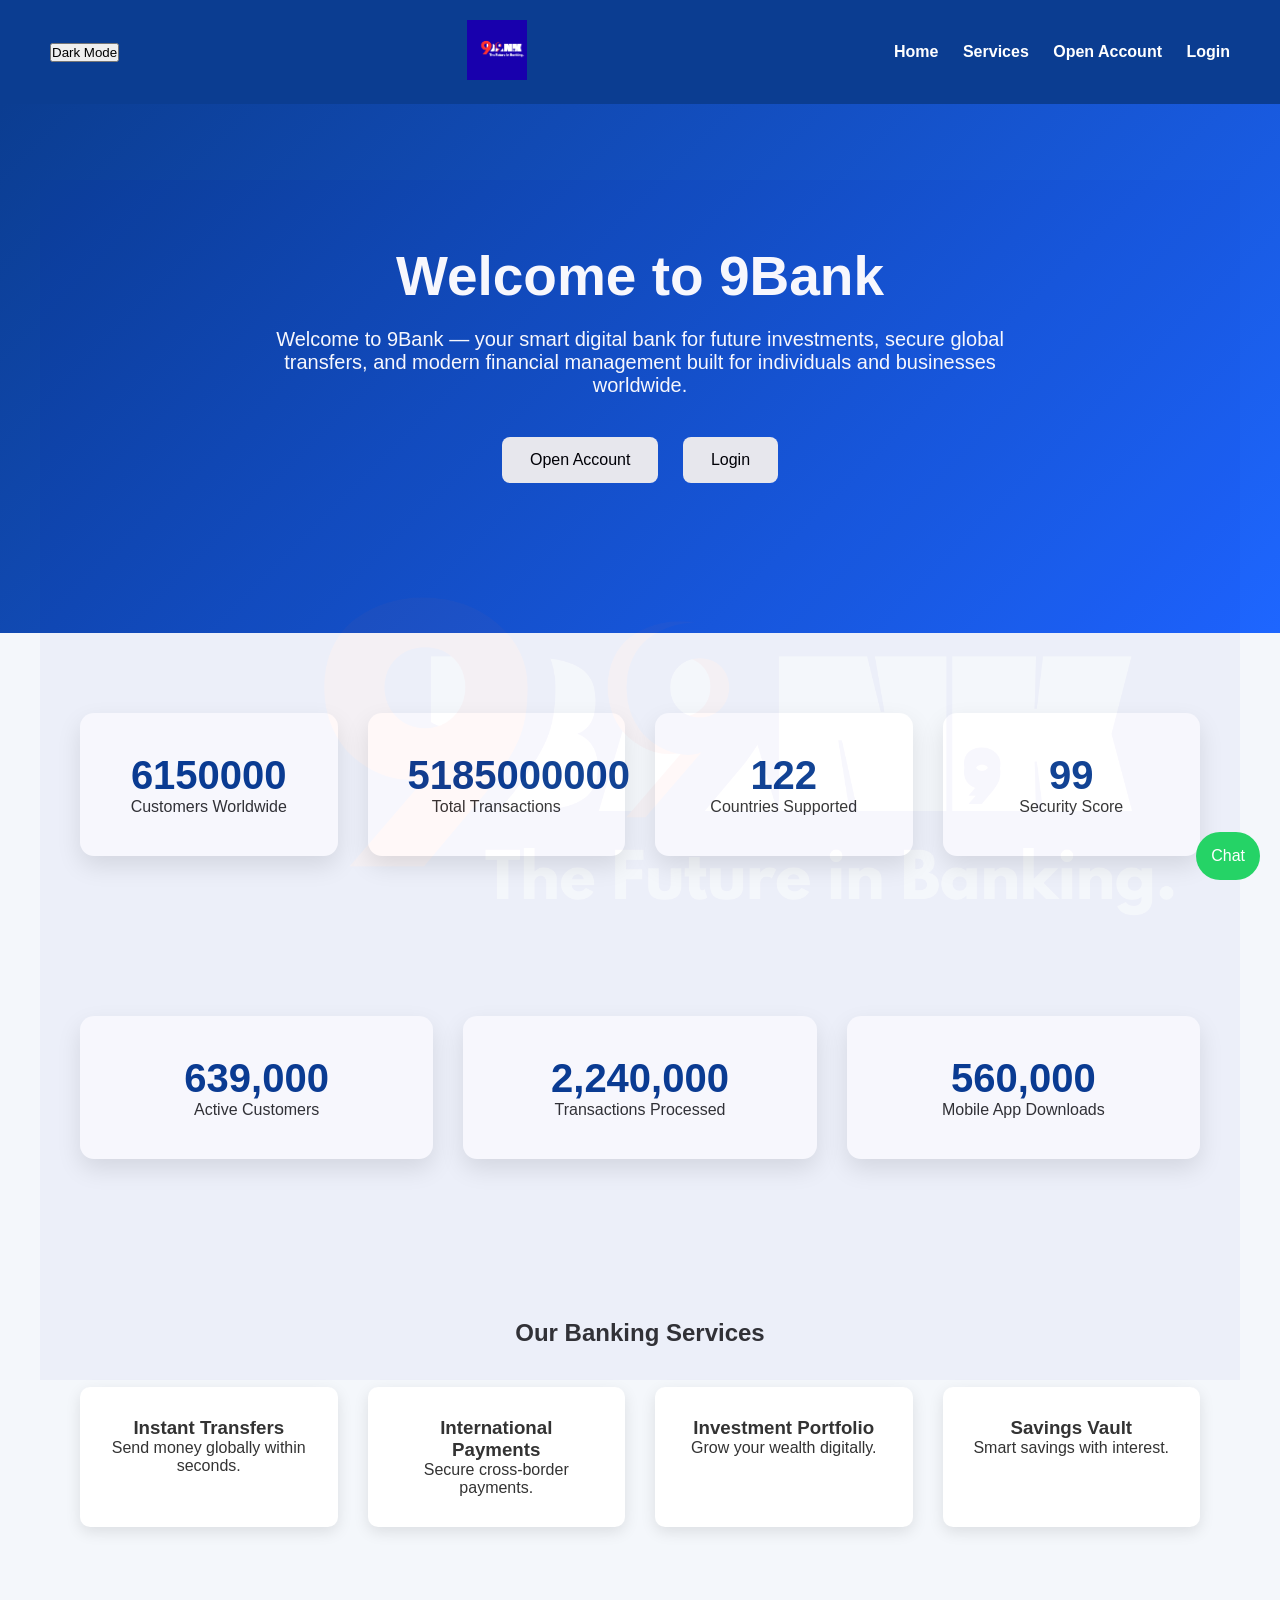
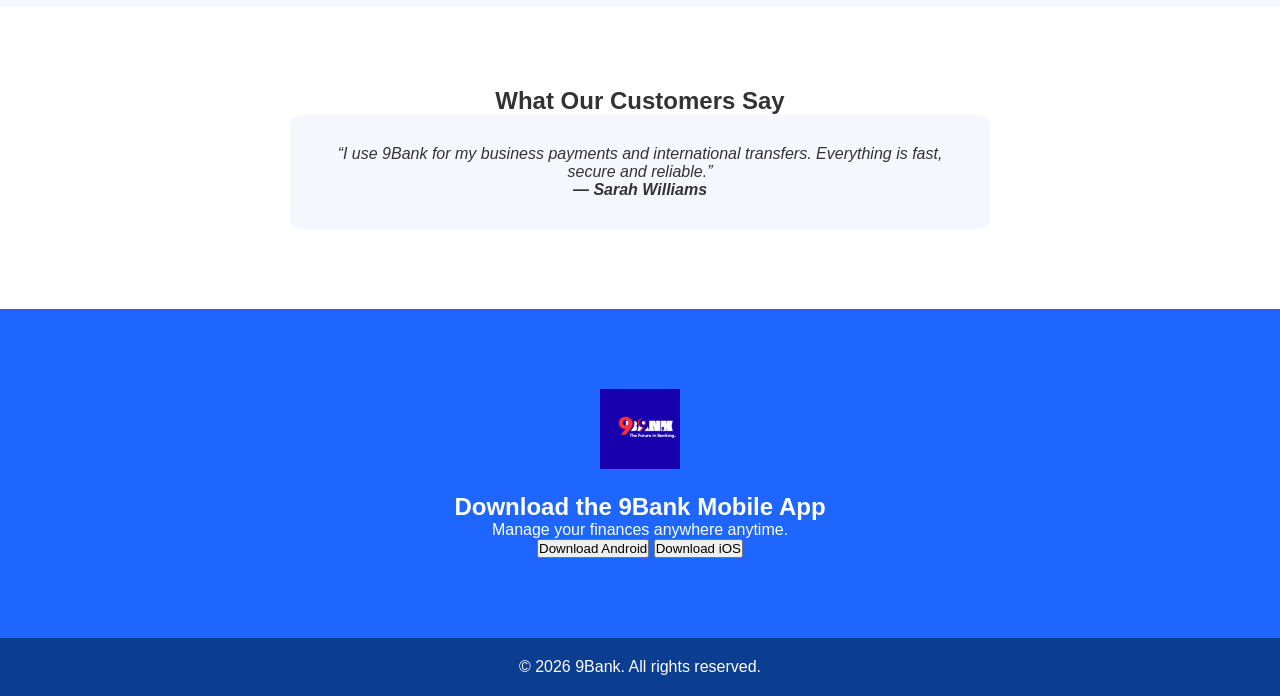
==== commit 3295c9a5: "Add files via upload" ====
--- a/index.html
+++ b/index.html
@@ -9,7 +9,7 @@
 <body>
 
 <header class="navbar">
-
+<button id="darkToggle">Dark Mode</button>
 <div class="logo">
 <img src="logo.png" alt="9Bank Logo">
 </div>
--- a/style.css
+++ b/style.css
@@ -567,4 +567,51 @@
 padding:12px;
 border-bottom:1px solid #eee;
 text-align:left;
+}
+.notification{
+
+position:fixed;
+
+top:20px;
+
+right:20px;
+
+background:#0b3d91;
+
+color:white;
+
+padding:15px 25px;
+
+border-radius:8px;
+
+box-shadow:0 10px 20px rgba(0,0,0,0.2);
+
+animation:slideIn 0.4s;
+
+}
+
+@keyframes slideIn{
+
+from{
+transform:translateX(200px);
+opacity:0;
+}
+
+to{
+transform:translateX(0);
+opacity:1;
+}
+
+}
+.dark-mode{
+background:#0a0f1c;
+color:white;
+}
+
+.dark-mode .card,
+.dark-mode .chart-box,
+.dark-mode .transactions,
+.dark-mode .transfer-box{
+background:#111827;
+color:white;
 }
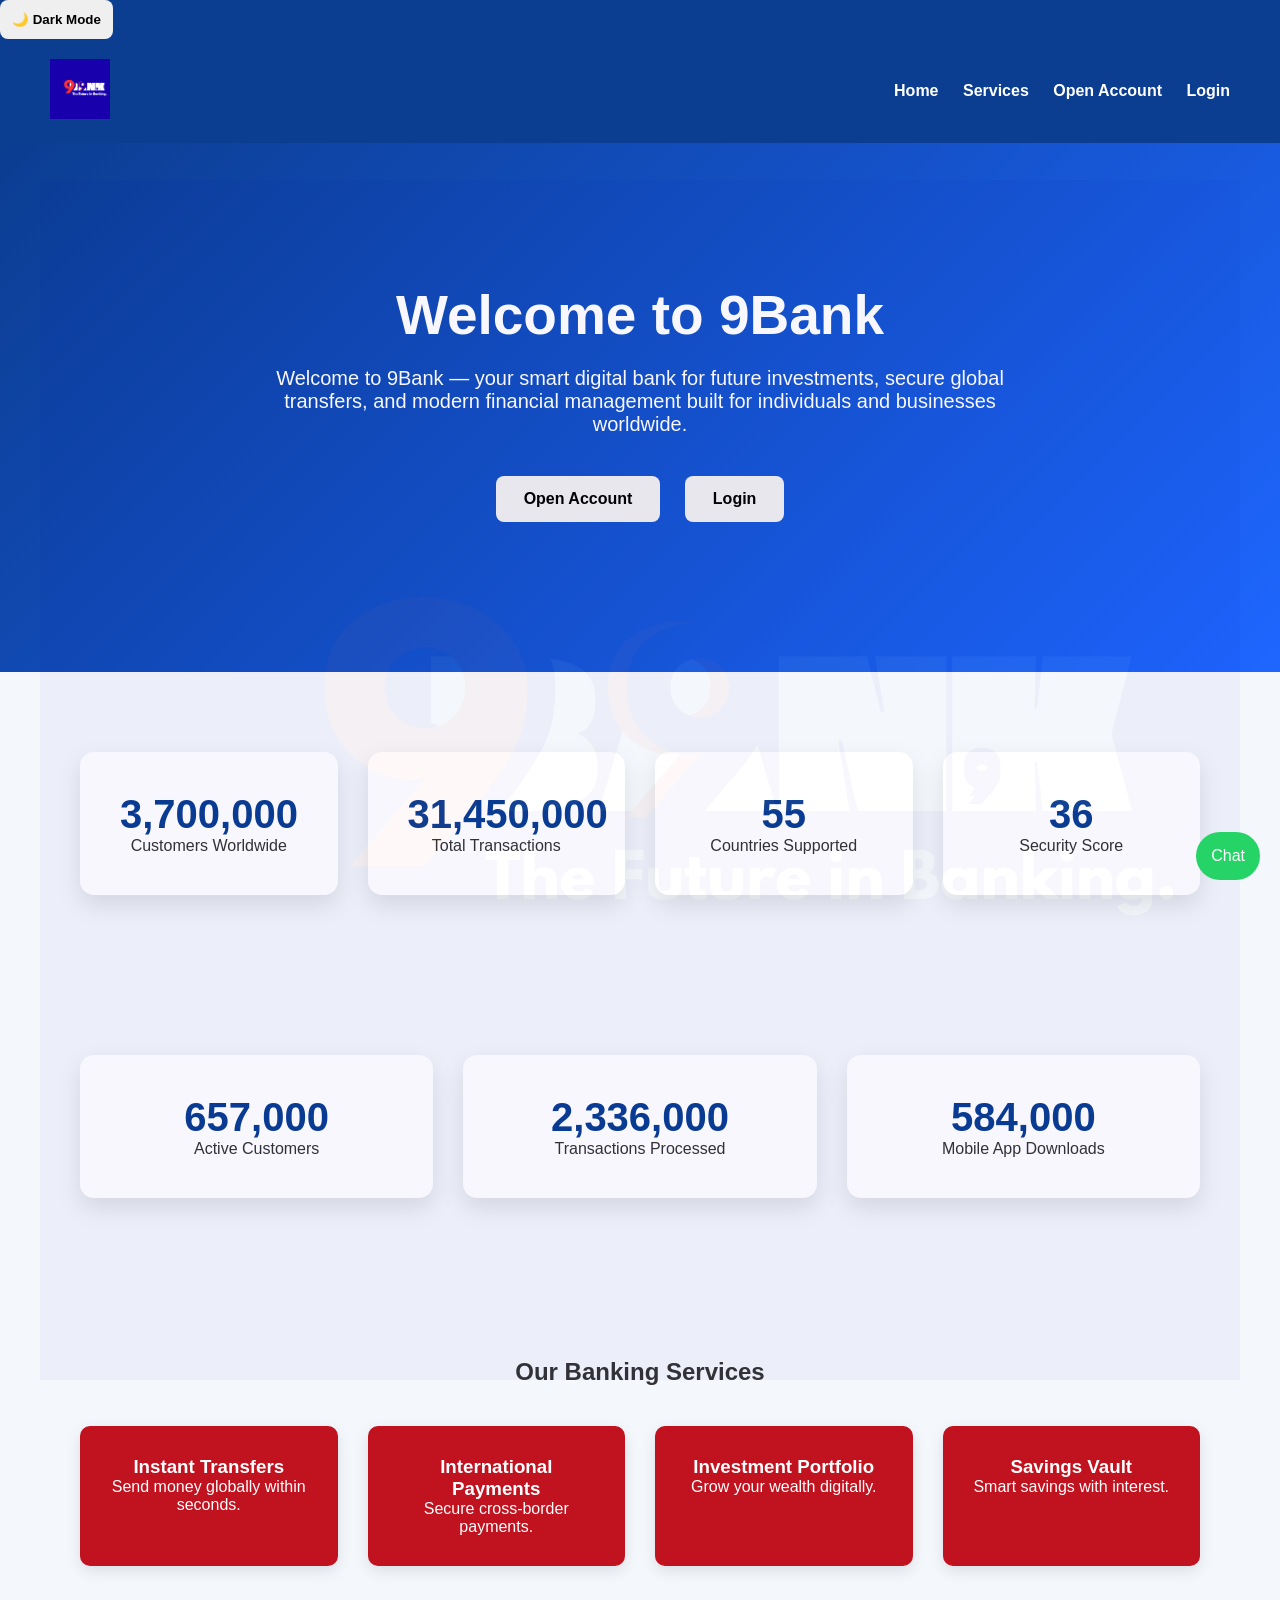
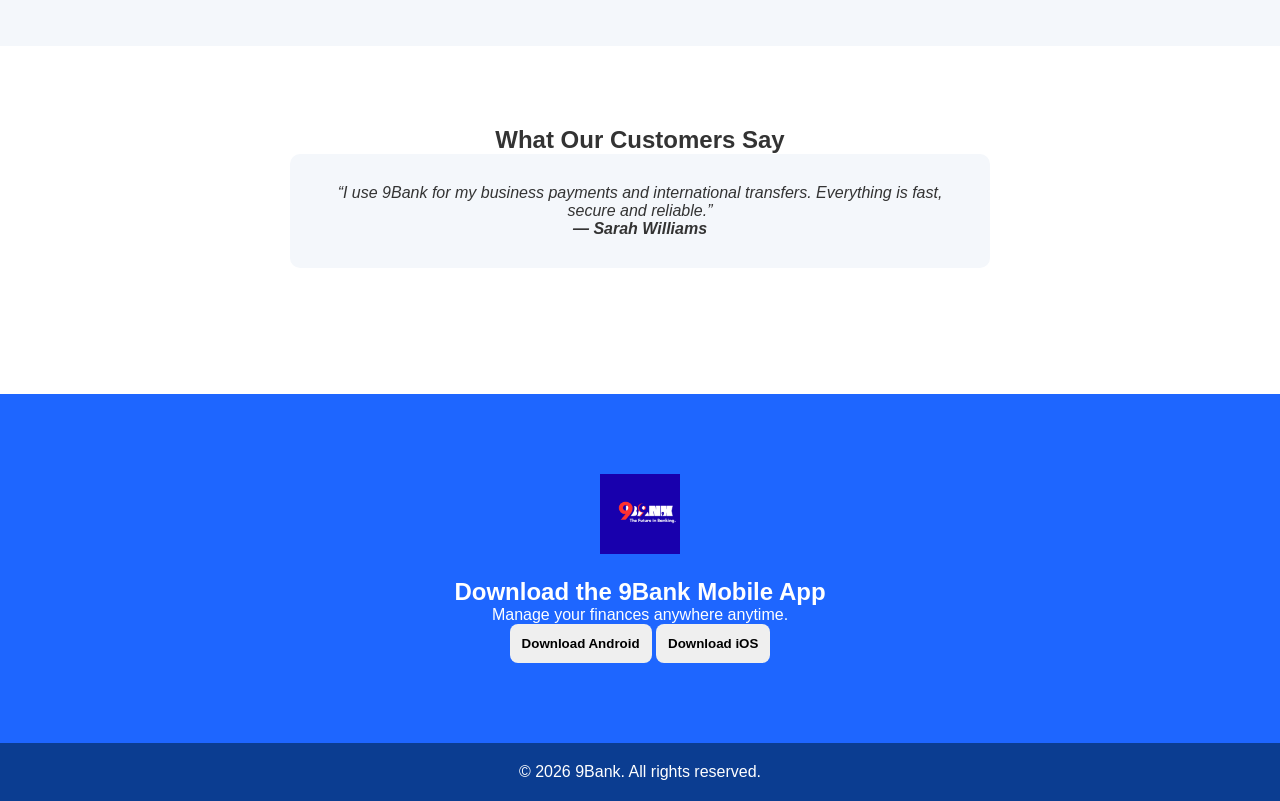
==== commit 139f2195: "Add files via upload" ====
--- a/index.html
+++ b/index.html
@@ -7,9 +7,8 @@
 </head>
 
 <body>
-
+<button id="darkToggle">🌙 Dark Mode</button>
 <header class="navbar">
-<button id="darkToggle">Dark Mode</button>
 <div class="logo">
 <img src="logo.png" alt="9Bank Logo">
 </div>
@@ -48,7 +47,7 @@
 </div>
 
 <div class="stat-card">
-<h2 class="counter" data-target="8500000000">0</h2>
+<h2 class="counter" data-target="85000000">0</h2>
 <p>Total Transactions</p>
 </div>
 
--- a/style.css
+++ b/style.css
@@ -603,15 +603,136 @@
 }
 
 }
+/* DARK MODE */
+
 .dark-mode{
-background:#0a0f1c;
+background:#0f172a;
 color:white;
 }
 
 .dark-mode .card,
-.dark-mode .chart-box,
-.dark-mode .transactions,
-.dark-mode .transfer-box{
-background:#111827;
-color:white;
+.dark-mode .transfer-box,
+.dark-mode .deposit-box,
+.dark-mode .stats-card{
+background:#1e293b;
+color:white;
+}
+
+.dark-mode input{
+background:#0f172a;
+color:white;
+border:1px solid #334155;
+}
+
+.testimonial-container{
+position:relative;
+height:160px;
+overflow:hidden;
+}
+
+.testimonial{
+position:absolute;
+opacity:0;
+transform:translateX(40px);
+transition:all 0.6s ease;
+width:100%;
+}
+
+.testimonial.active{
+opacity:1;
+transform:translateX(0);
+}
+.service-card{
+background:#c1121f;
+color:white;
+padding:30px;
+border-radius:10px;
+transition:0.3s;
+}
+
+.service-card:hover{
+transform:translateY(-8px);
+box-shadow:0 10px 25px rgba(0,0,0,0.2);
+}
+.bank-actions{
+display:flex;
+gap:30px;
+margin-top:30px;
+}
+
+.transfer-box,
+.deposit-box{
+background:white;
+padding:25px;
+border-radius:10px;
+box-shadow:0 5px 15px rgba(0,0,0,0.08);
+width:260px;
+}
+button{
+border:none;
+padding:12px;
+border-radius:8px;
+font-weight:600;
+cursor:pointer;
+transition:0.3s;
+}
+
+.send-btn{
+background:#2563eb;
+color:white;
+}
+
+.send-btn:hover{
+background:#1d4ed8;
+transform:translateY(-2px);
+}
+
+.deposit-btn{
+background:#16a34a;
+color:white;
+}
+
+.deposit-btn:hover{
+background:#15803d;
+transform:translateY(-2px);
+}
+.send-btn,
+.deposit-btn{
+padding:12px;
+border:none;
+border-radius:8px;
+font-weight:bold;
+cursor:pointer;
+transition:0.3s;
+}
+
+.send-btn{
+background:#2563eb;
+color:white;
+}
+
+.deposit-btn{
+background:#16a34a;
+color:white;
+}
+.dashboard-grid{
+display:grid;
+grid-template-columns:1fr 1fr;
+gap:30px;
+align-items:start;
+}
+
+.bank-actions{
+display:flex;
+flex-direction:column;
+gap:20px;
+}
+
+.transfer-box,
+.deposit-box{
+background:white;
+padding:25px;
+border-radius:12px;
+box-shadow:0 10px 20px rgba(0,0,0,0.1);
+width:100%;
 }
